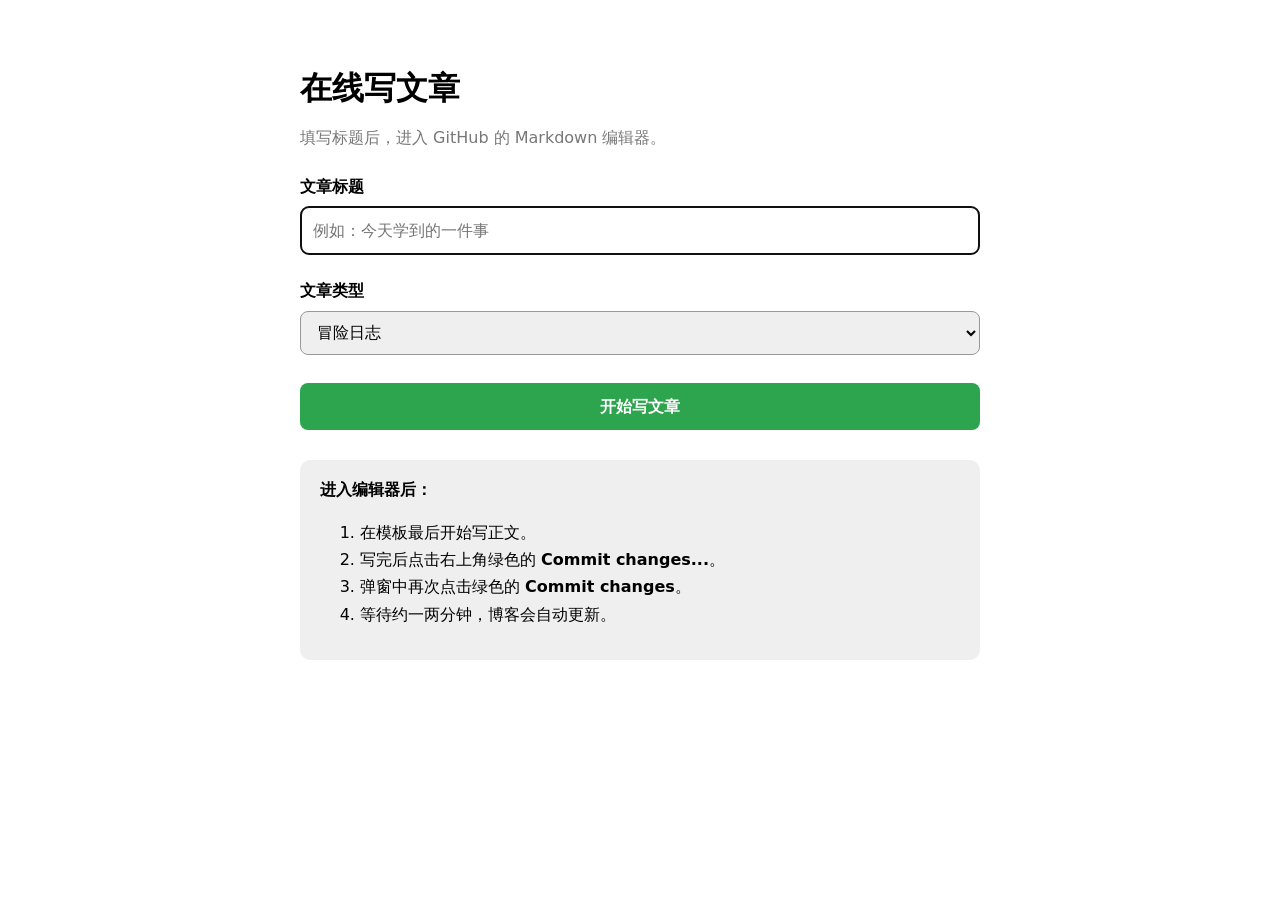
==== static/write/index.html @ 634305ec "增加在线写作" ====
<!doctype html>
<html lang="zh-CN">
<head>
  <meta charset="utf-8">
  <meta name="viewport" content="width=device-width, initial-scale=1">
  <title>在线写文章 - 旅者手札</title>
  <style>
    :root {
      color-scheme: light dark;
      font-family: system-ui, -apple-system, BlinkMacSystemFont, "Segoe UI", sans-serif;
    }

    body {
      max-width: 680px;
      margin: 0 auto;
      padding: 40px 20px;
      line-height: 1.7;
    }

    h1 {
      margin-bottom: 8px;
    }

    .hint {
      color: #777;
      margin-top: 0;
    }

    label {
      display: block;
      margin-top: 22px;
      margin-bottom: 6px;
      font-weight: 600;
    }

    input,
    select,
    button {
      box-sizing: border-box;
      width: 100%;
      min-height: 44px;
      padding: 10px 12px;
      border: 1px solid #999;
      border-radius: 8px;
      font: inherit;
    }

    button {
      margin-top: 28px;
      border: 0;
      background: #2da44e;
      color: white;
      cursor: pointer;
      font-weight: 700;
    }

    button:hover {
      background: #218639;
    }

    .steps {
      margin-top: 30px;
      padding: 16px 20px;
      border-radius: 10px;
      background: rgba(127, 127, 127, 0.12);
    }
  </style>
</head>
<body>
  <h1>在线写文章</h1>
  <p class="hint">填写标题后，进入 GitHub 的 Markdown 编辑器。</p>

  <label for="title">文章标题</label>
  <input id="title" type="text" placeholder="例如：今天学到的一件事" autofocus>

  <label for="type">文章类型</label>
  <select id="type">
    <option value="冒险日志">冒险日志</option>
    <option value="成长记录">成长记录</option>
    <option value="读书笔记">读书笔记</option>
    <option value="随想">随想</option>
  </select>

  <button id="start" type="button">开始写文章</button>

  <div class="steps">
    <strong>进入编辑器后：</strong>
    <ol>
      <li>在模板最后开始写正文。</li>
      <li>写完后点击右上角绿色的 <b>Commit changes...</b>。</li>
      <li>弹窗中再次点击绿色的 <b>Commit changes</b>。</li>
      <li>等待约一两分钟，博客会自动更新。</li>
    </ol>
  </div>

  <script>
    const repo = "https://github.com/Redpanda121/Traveler-Daily/new/master/content/posts";

    function localDateParts() {
      const now = new Date();
      const year = now.getFullYear();
      const month = String(now.getMonth() + 1).padStart(2, "0");
      const day = String(now.getDate()).padStart(2, "0");
      return {
        date: `${year}-${month}-${day}`,
        compact: `${year}${month}${day}`
      };
    }

    function safeFileName(value) {
      return value
        .trim()
        .replace(/[\\/:*?"<>|#%]/g, "")
        .replace(/\s+/g, "-")
        .slice(0, 50);
    }

    document.getElementById("start").addEventListener("click", () => {
      const title = document.getElementById("title").value.trim();
      const type = document.getElementById("type").value;

      if (!title) {
        alert("请先填写文章标题。");
        document.getElementById("title").focus();
        return;
      }

      const date = localDateParts();
      const fileName = `${date.compact}-${safeFileName(title)}.md`;
      const content = `---
title: "${title.replace(/"/g, '\\"')}"
date: ${date.date}
draft: false
tags: ["${type}"]
---

> 在这里写一句摘要，也可以删除这一行。

`;

      const url = `${repo}?filename=${encodeURIComponent(fileName)}&value=${encodeURIComponent(content)}`;
      window.location.href = url;
    });
  </script>
</body>
</html>
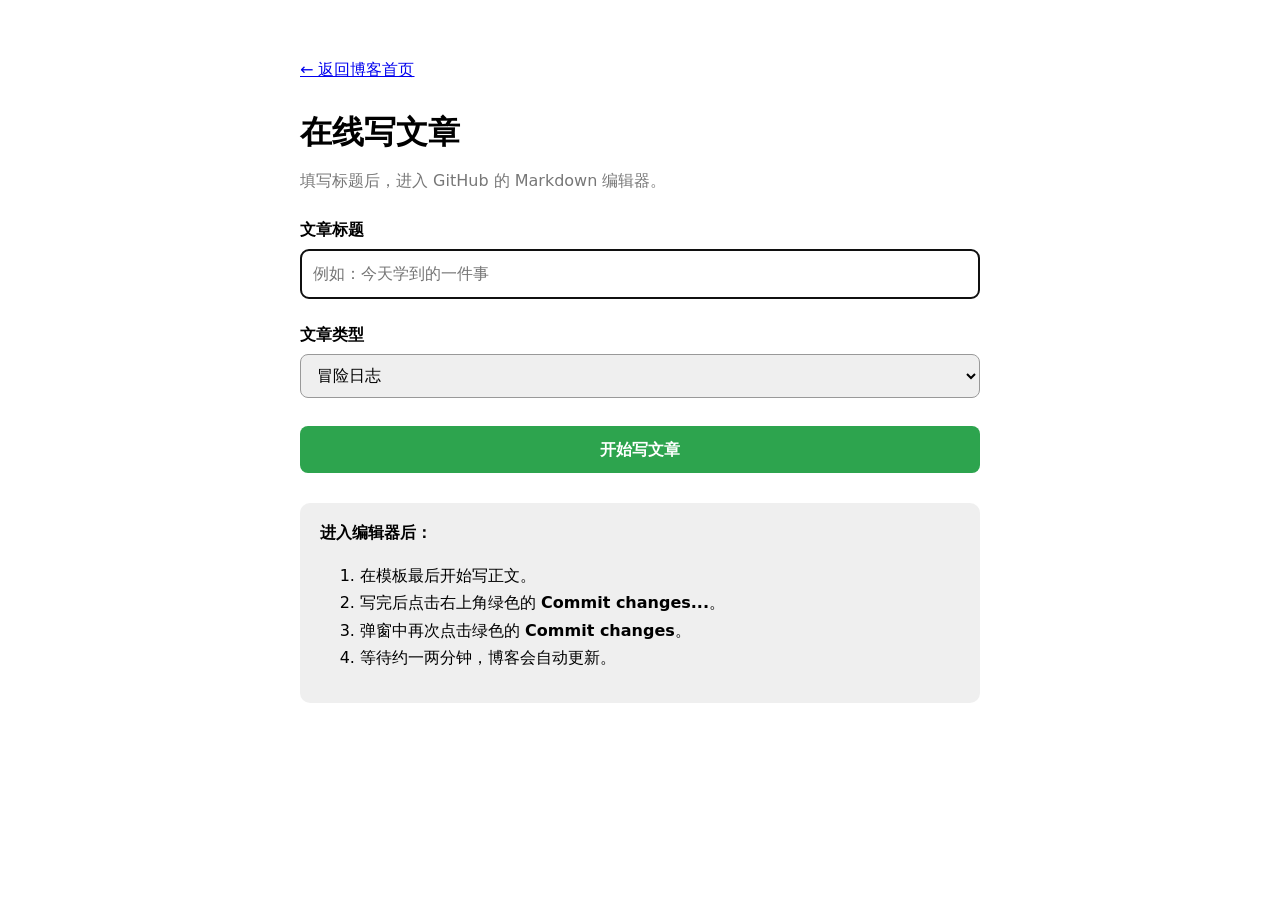
==== commit 07898198: "添加写文章按钮" ====
--- a/static/write/index.html
+++ b/static/write/index.html
@@ -67,6 +67,7 @@
   </style>
 </head>
 <body>
+  <p><a href="../">← 返回博客首页</a></p>
   <h1>在线写文章</h1>
   <p class="hint">填写标题后，进入 GitHub 的 Markdown 编辑器。</p>
 
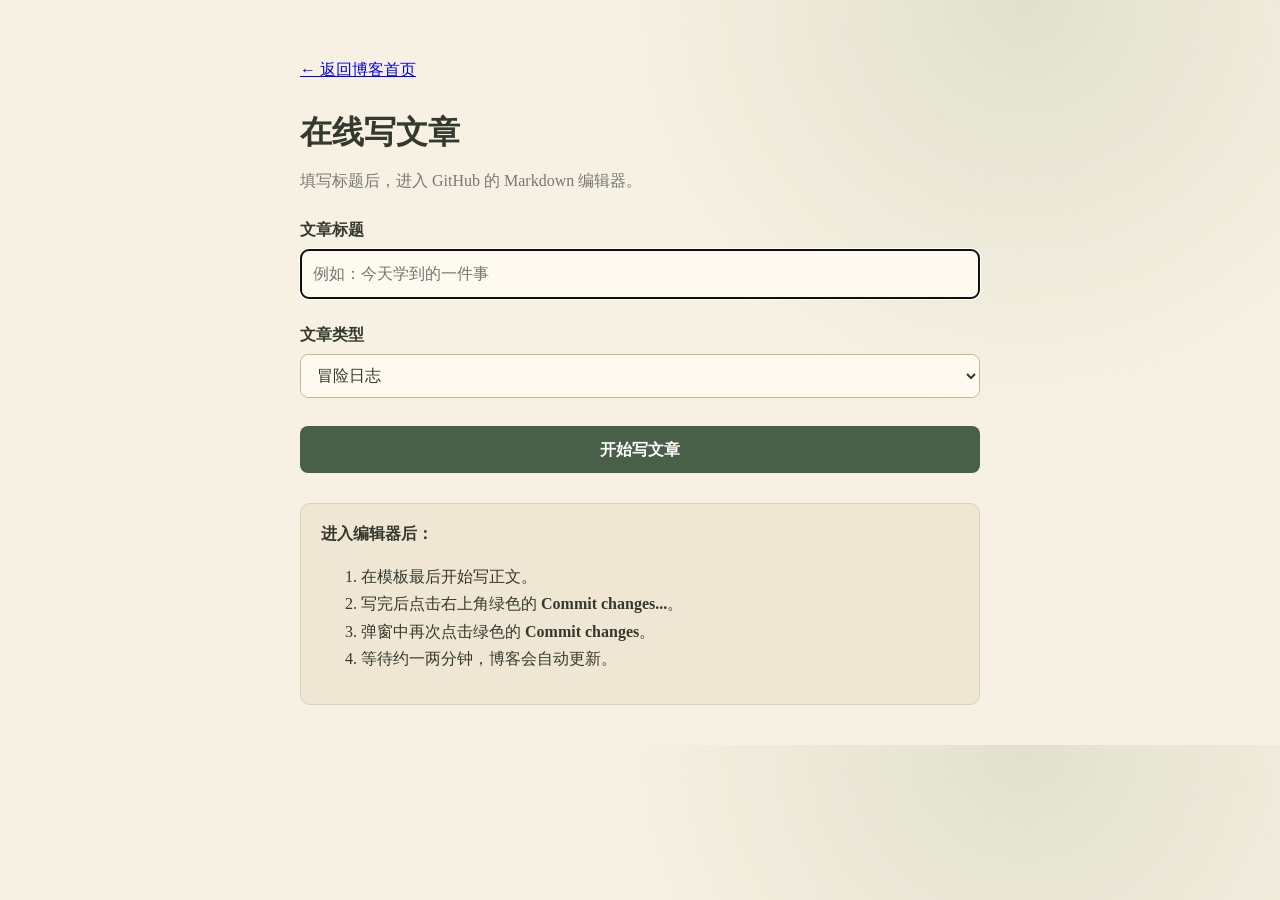
==== commit db96cfd2: "更新幻想旅途主题" ====
--- a/static/write/index.html
+++ b/static/write/index.html
@@ -7,7 +7,7 @@
   <style>
     :root {
       color-scheme: light dark;
-      font-family: system-ui, -apple-system, BlinkMacSystemFont, "Segoe UI", sans-serif;
+      font-family: "Songti SC", "STSong", "Microsoft YaHei", serif;
     }
 
     body {
@@ -15,6 +15,10 @@
       margin: 0 auto;
       padding: 40px 20px;
       line-height: 1.7;
+      color: #34392f;
+      background:
+        radial-gradient(circle at 80% 0%, rgba(112, 137, 98, 0.16), transparent 26rem),
+        #f7f1e3;
     }
 
     h1 {
@@ -40,29 +44,32 @@
       width: 100%;
       min-height: 44px;
       padding: 10px 12px;
-      border: 1px solid #999;
+      border: 1px solid #c7b994;
       border-radius: 8px;
       font: inherit;
+      background: #fffaf0;
+      color: #34392f;
     }
 
     button {
       margin-top: 28px;
       border: 0;
-      background: #2da44e;
+      background: #486047;
       color: white;
       cursor: pointer;
       font-weight: 700;
     }
 
     button:hover {
-      background: #218639;
+      background: #344a35;
     }
 
     .steps {
       margin-top: 30px;
       padding: 16px 20px;
       border-radius: 10px;
-      background: rgba(127, 127, 127, 0.12);
+      background: rgba(187, 158, 99, 0.13);
+      border: 1px solid #ddcfb4;
     }
   </style>
 </head>
